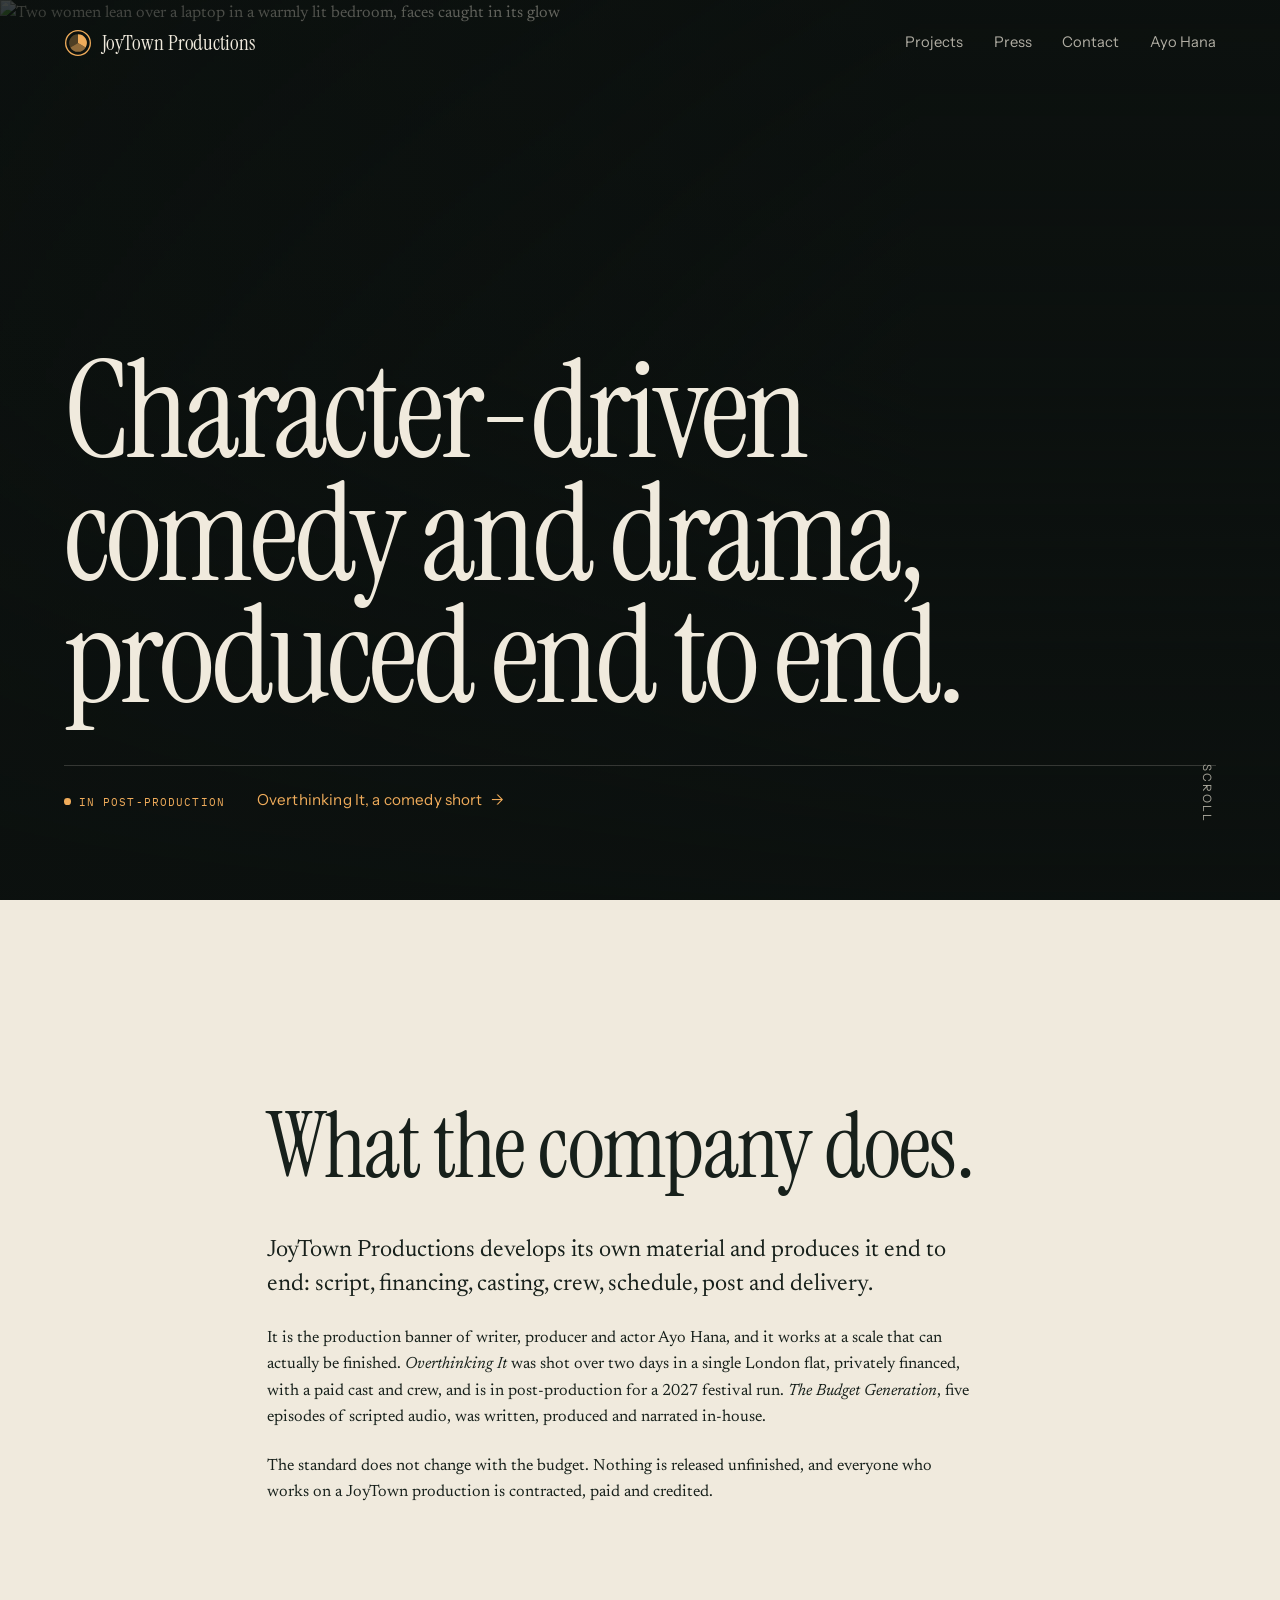
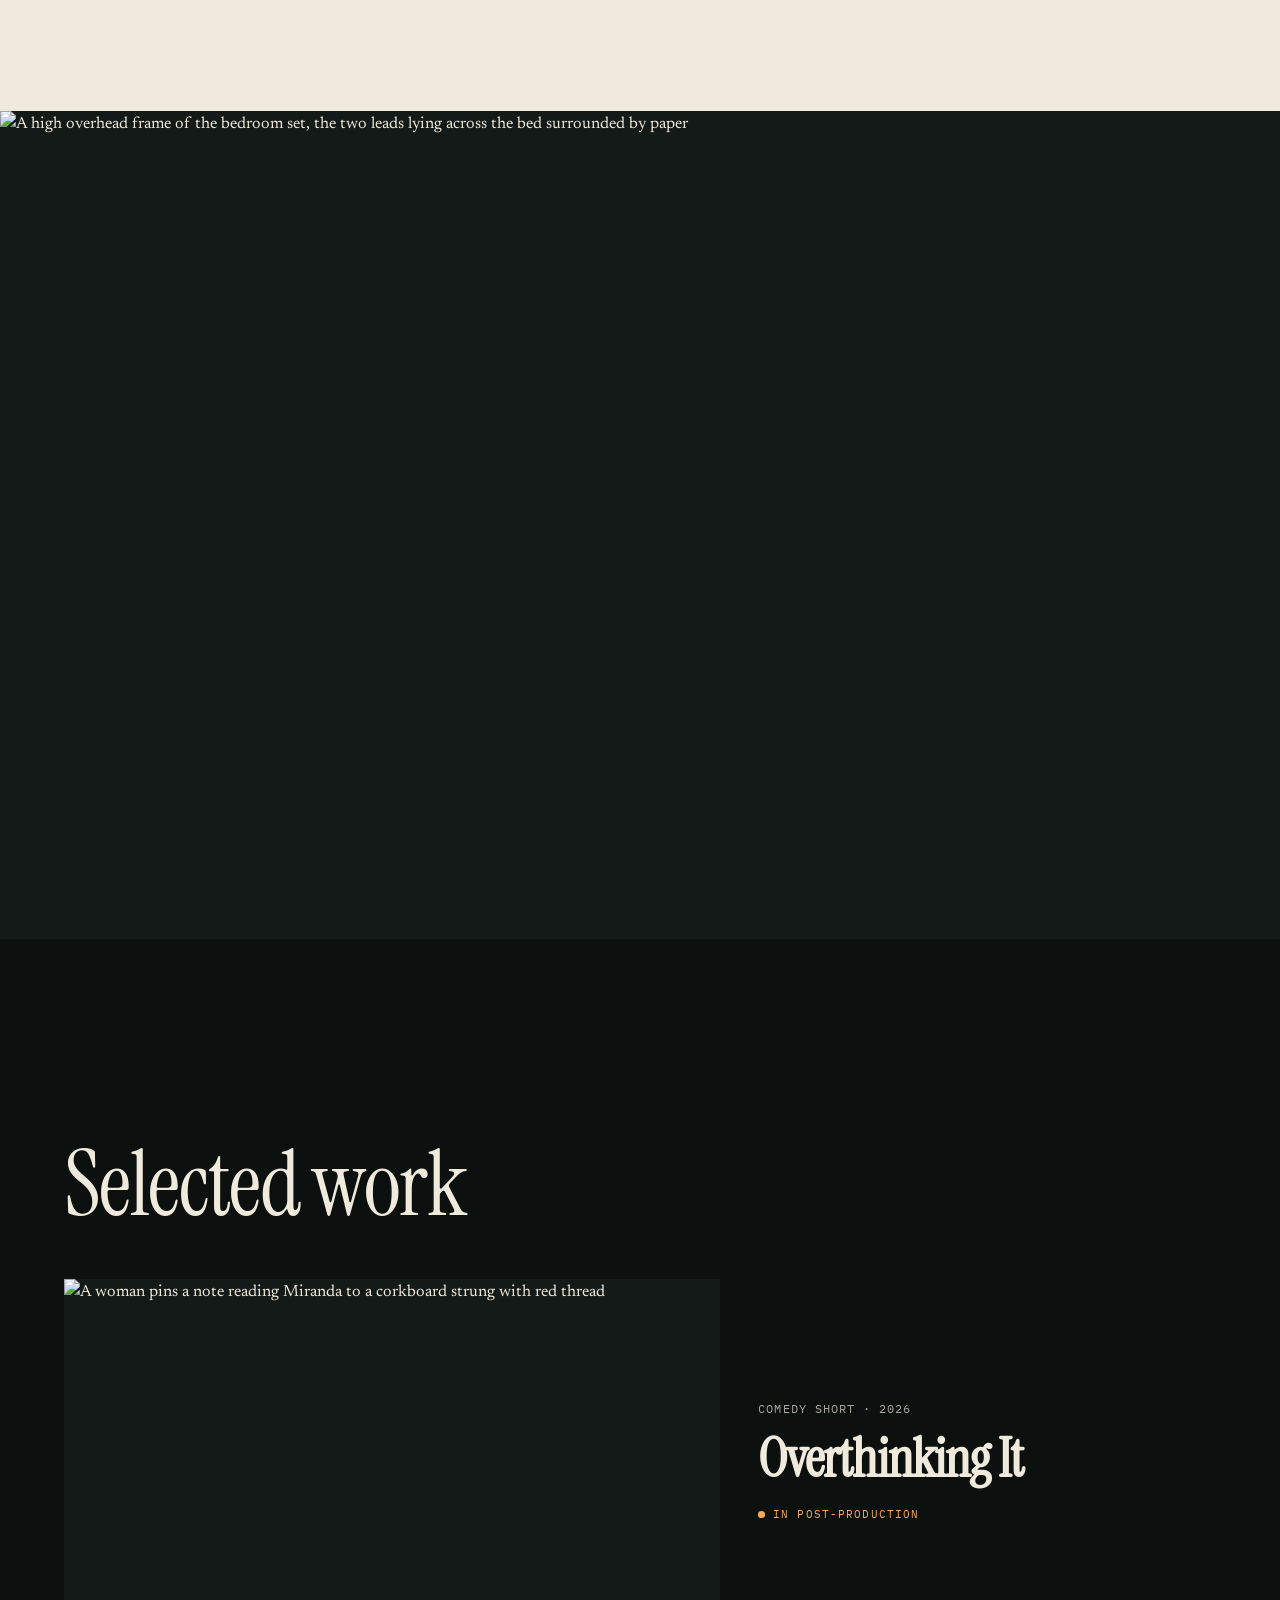
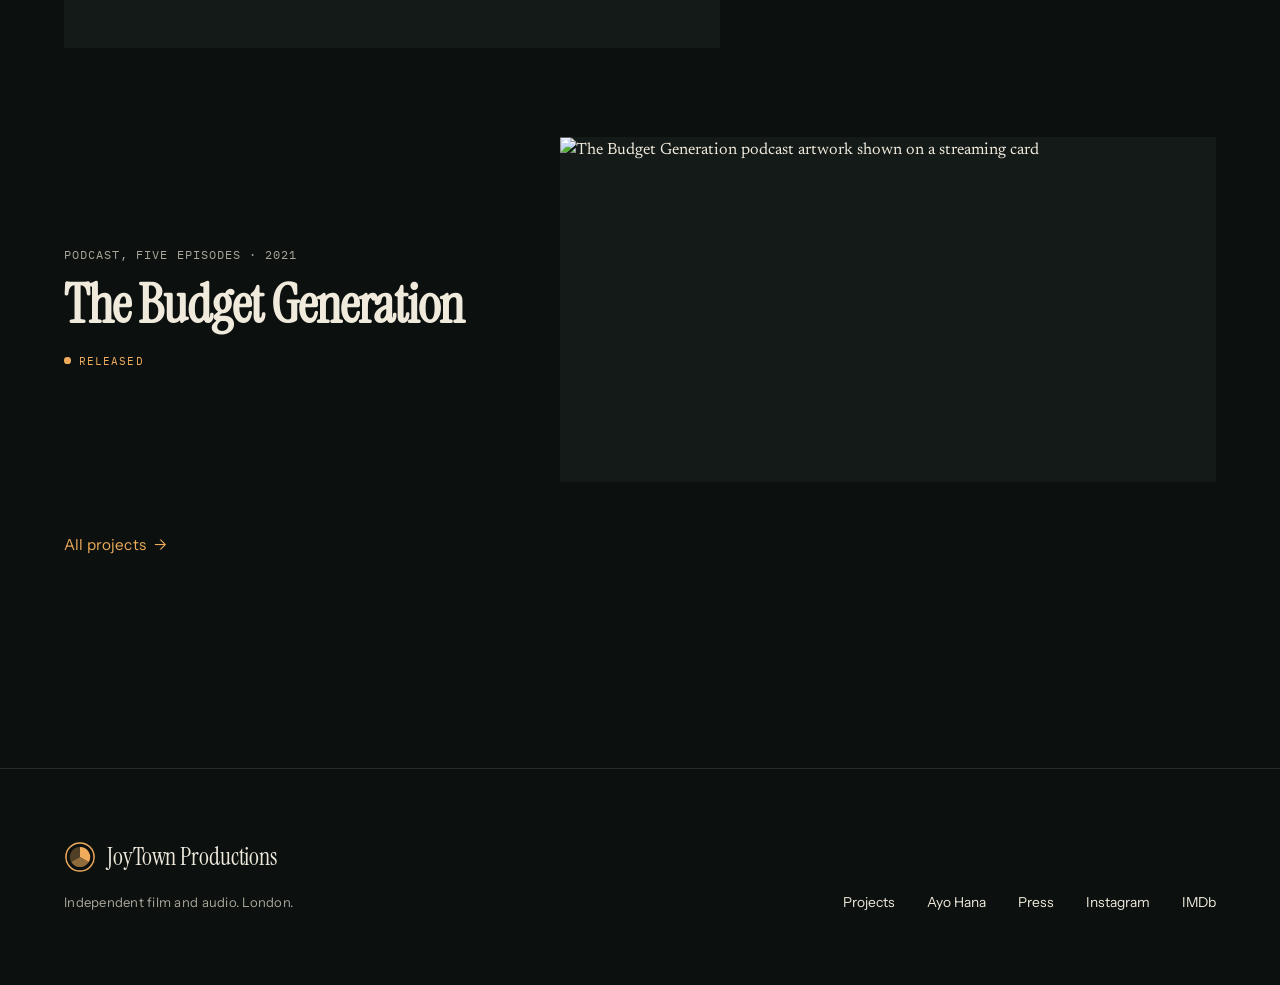
==== index.html @ 01e251cb "Add site pages and stylesheet" ====
<!doctype html>
<html lang="en-GB">
<head>
<meta charset="utf-8">
<meta name="viewport" content="width=device-width, initial-scale=1">
<title>JoyTown Productions</title>
<meta name="description" content="JoyTown Productions is the London production banner of writer, producer and actor Ayo Hana. In post-production on the comedy short Overthinking It.">
<meta name="theme-color" content="#0C110F">
<meta property="og:type" content="website">
<meta property="og:site_name" content="JoyTown Productions">
<meta property="og:title" content="JoyTown Productions">
<meta property="og:description" content="JoyTown Productions is the London production banner of writer, producer and actor Ayo Hana. In post-production on the comedy short Overthinking It.">
<!-- After deploying to a domain, make og:image and twitter:image absolute URLs,
     eg https://yourdomain.com/img/st-two.jpg , or link previews show no image. -->
<meta property="og:image" content="img/st-two.jpg">
<meta name="twitter:card" content="summary_large_image">
<meta name="twitter:title" content="JoyTown Productions">
<meta name="twitter:description" content="JoyTown Productions is the London production banner of writer, producer and actor Ayo Hana. In post-production on the comedy short Overthinking It.">
<meta name="twitter:image" content="img/st-two.jpg">
<link rel="preconnect" href="https://fonts.googleapis.com">
<link rel="preconnect" href="https://fonts.gstatic.com" crossorigin>
<link rel="stylesheet" href="https://fonts.googleapis.com/css2?family=IBM+Plex+Mono:wght@400;500&family=Instrument+Sans:wght@400;500&family=Instrument+Serif:ital@0;1&family=Newsreader:ital,opsz,wght@0,6..72,400;0,6..72,500;1,6..72,400&display=swap">
<link rel="stylesheet" href="styles.css">
</head>
<body>
<a class="skip" href="#main">Skip to content</a>
<nav class="nav" aria-label="Primary" data-overhero="1"><div class="wrap wrap--wide"><div class="nav__in">
<a class="mark" href="index.html"><svg class="mark__glyph" viewBox="0 0 32 32" width="28" height="28" aria-hidden="true" focusable="false"><circle cx="16" cy="16" r="14.1" fill="none" stroke="currentColor" stroke-width="1.5"/><path d="M16 5.9A10.1 10.1 0 0 1 24.75 21.05L16 16Z" fill="currentColor"/><path d="M24.75 21.05A10.1 10.1 0 0 1 7.25 21.05L16 16Z" fill="currentColor" opacity=".58"/><path d="M7.25 21.05A10.1 10.1 0 0 1 16 5.9L16 16Z" fill="currentColor" opacity=".3"/></svg>JoyTown Productions</a>
<ul class="nav__links"><li><a class="nav__link" href="projects.html">Projects</a></li><li><a class="nav__link" href="press.html">Press</a></li><li><a class="nav__link" href="contact.html">Contact</a></li><li><a class="nav__link" href="ayo-hana.html">Ayo Hana</a></li></ul>
<button class="burger" type="button" aria-expanded="false" aria-controls="menu">Menu<span class="burger__bars" aria-hidden="true"></span></button>
</div></div></nav>
<div class="menu" id="menu" hidden><div class="wrap"><ul><li><a href="index.html">JoyTown Productions</a></li><li><a href="projects.html">Projects</a></li><li><a href="press.html">Press</a></li><li><a href="contact.html">Contact</a></li><li><a href="ayo-hana.html">Ayo Hana</a></li></ul></div></div>
<main id="main">

<header class="hero" id="top">
  <div class="hero__media">
    <picture>
      <source media="(max-width:700px)" srcset="img/st-two-m.jpg" width="880" height="1100">
      <img src="img/st-two.jpg" alt="Two women lean over a laptop in a warmly lit bedroom, faces caught in its glow" width="1800" height="1012" fetchpriority="high" decoding="async" style="--pos:64% 38%">
    </picture>
  </div>
  <div class="wrap wrap--wide hero__in">
    <h1 class="display d1 hero__title">Character-driven comedy and drama, produced end to end.</h1>
    <div class="hero__foot">
      <p class="status">In post-production</p>
      <a class="arrow" href="overthinking-it.html">Overthinking It, a comedy short <span aria-hidden="true">&rarr;</span></a>
    </div>
  </div>
  <p class="scrollcue" aria-hidden="true">Scroll</p>
</header>

<section class="panel panel--tall paper" aria-labelledby="about">
  <div class="wrap wrap--wide statement statement--offset">
    <div class="statement__lead rv">
      <h2 class="display d2" id="about">What the company does.</h2>
      <div class="measure--wide" style="margin-top:clamp(1.8rem,3.5vw,2.8rem)">
        <p class="lede">JoyTown Productions develops its own material and produces it end to end: script, financing, casting, crew, schedule, post and delivery.</p>
        <p style="margin-top:1.4rem">It is the production banner of writer, producer and actor Ayo Hana, and it works at a scale that can actually be finished. <em class="italic">Overthinking It</em> was shot over two days in a single London flat, privately financed, with a paid cast and crew, and is in post-production for a 2027 festival run. <em class="italic">The Budget Generation</em>, five episodes of scripted audio, was written, produced and narrated in-house.</p>
        <p style="margin-top:1.4rem">The standard does not change with the budget. Nothing is released unfinished, and everyone who works on a JoyTown production is contracted, paid and credited.</p>
      </div>
    </div>
  </div>
</section>

<div class="band band--tall rv rv-img"><picture><source media="(max-width:700px)" srcset="img/st-wide-m.jpg" width="880" height="1100"><img src="img/st-wide.jpg" alt="A high overhead frame of the bedroom set, the two leads lying across the bed surrounded by paper" width="1800" height="1012" loading="lazy" decoding="async" style="--pos:50% 46%"></picture></div>

<section class="panel panel--tall" aria-labelledby="sel">
  <div class="wrap wrap--wide stack stack--l">
    <div class="rv"><h2 class="display d2" id="sel">Selected work</h2></div>
    <div class="projects">
      <a class="project rv rv-img" href="overthinking-it.html">
  <div class="project__media"><figure class="fig"><div class="fig__frame"><picture><source media="(max-width:700px)" srcset="img/st-board-m.jpg" width="820" height="1025"><img src="img/st-board.jpg" alt="A woman pins a note reading Miranda to a corkboard strung with red thread" width="1500" height="844" loading="lazy" decoding="async"></picture></div></figure></div>
  <div class="project__body">
    <p class="project__meta">Comedy short &middot; 2026</p>
    <h3 class="project__title">Overthinking It</h3>
    <p class="status">In post-production</p>
  </div>
</a>
      <a class="project rv rv-img" href="the-budget-generation.html">
  <div class="project__media"><figure class="fig"><div class="fig__frame"><img src="img/tbg-promo.jpg" alt="The Budget Generation podcast artwork shown on a streaming card" width="1100" height="578" loading="lazy" decoding="async"></div></figure></div>
  <div class="project__body">
    <p class="project__meta">Podcast, five episodes &middot; 2021</p>
    <h3 class="project__title">The Budget Generation</h3>
    <p class="status">Released</p>
  </div>
</a>
    </div>
    <p class="rv"><a class="arrow" href="projects.html">All projects <span aria-hidden="true">&rarr;</span></a></p>
  </div>
</section>

</main>
<footer class="foot"><div class="wrap wrap--wide"><div class="foot__in">
<div><p class="foot__mark"><span class="mark mark--foot"><svg class="mark__glyph" viewBox="0 0 32 32" width="28" height="28" aria-hidden="true" focusable="false"><circle cx="16" cy="16" r="14.1" fill="none" stroke="currentColor" stroke-width="1.5"/><path d="M16 5.9A10.1 10.1 0 0 1 24.75 21.05L16 16Z" fill="currentColor"/><path d="M24.75 21.05A10.1 10.1 0 0 1 7.25 21.05L16 16Z" fill="currentColor" opacity=".58"/><path d="M7.25 21.05A10.1 10.1 0 0 1 16 5.9L16 16Z" fill="currentColor" opacity=".3"/></svg>JoyTown Productions</span></p>
<p class="cap">Independent film and audio. London.</p></div>
<ul class="foot__links"><li><a class="link" href="projects.html">Projects</a></li><li><a class="link" href="ayo-hana.html">Ayo Hana</a></li><li><a class="link" href="press.html">Press</a></li><li><a class="link" href="https://www.instagram.com/overthinkingit.film" rel="noopener">Instagram</a></li><li><a class="link" href="https://www.imdb.com/title/tt33356446/" rel="noopener">IMDb</a></li></ul></div></div></footer>
<script>
(function(){
  var reduce = window.matchMedia && window.matchMedia('(prefers-reduced-motion: reduce)').matches;

  /* nav: recedes over a hero, condenses once the work starts scrolling past */
  var nav = document.querySelector('.nav');
  if (nav){
    var overHero = nav.getAttribute('data-overhero') === '1';
    var onScroll = function(){
      if (!overHero) return;
      if (window.scrollY > 40) nav.classList.add('is-stuck');
      else nav.classList.remove('is-stuck');
    };
    onScroll();
    window.addEventListener('scroll', onScroll, {passive:true});
  }

  /* mobile menu */
  var burger = document.querySelector('.burger'), menu = document.getElementById('menu');
  if (burger && menu){
    menu.hidden = false;
    var setOpen = function(open){
      menu.classList.toggle('is-open', open);
      burger.setAttribute('aria-expanded', open ? 'true' : 'false');
      document.documentElement.style.overflow = open ? 'hidden' : '';
      if (open){ var f = menu.querySelector('a'); if (f) f.focus(); }
    };
    burger.addEventListener('click', function(){
      setOpen(!menu.classList.contains('is-open'));
    });
    document.addEventListener('keydown', function(e){
      if (e.key === 'Escape' && menu.classList.contains('is-open')){ setOpen(false); burger.focus(); }
    });
  }

  /* reveals */
  var items = document.querySelectorAll('.rv');
  if (reduce || !('IntersectionObserver' in window)){
    for (var i=0;i<items.length;i++) items[i].classList.add('is-in');
  } else {
    var io = new IntersectionObserver(function(entries){
      entries.forEach(function(e){
        if (e.isIntersecting){
          var el = e.target, d = parseInt(el.getAttribute('data-d')||0,10);
          setTimeout(function(){ el.classList.add('is-in'); }, d*110);
          io.unobserve(el);
        }
      });
    }, {rootMargin:'0px 0px -6% 0px', threshold:0.05});
    for (var j=0;j<items.length;j++) io.observe(items[j]);
  }

  /* copy-to-clipboard for the press kit */
  document.addEventListener('click', function(ev){
    var btn = ev.target.closest ? ev.target.closest('.copy') : null;
    if (!btn) return;
    var src = document.getElementById(btn.getAttribute('data-copy'));
    if (!src) return;
    var text = src.innerText.trim();
    var done = function(){
      var old = btn.getAttribute('data-label') || btn.textContent;
      btn.setAttribute('data-label', old);
      btn.textContent = 'Copied';
      btn.classList.add('is-done');
      setTimeout(function(){ btn.textContent = old; btn.classList.remove('is-done'); }, 1800);
    };
    if (navigator.clipboard && navigator.clipboard.writeText){
      navigator.clipboard.writeText(text).then(done, function(){});
    } else {
      var ta = document.createElement('textarea');
      ta.value = text; document.body.appendChild(ta); ta.select();
      try { document.execCommand('copy'); done(); } catch(e){}
      document.body.removeChild(ta);
    }
  });
})();

(function(){
  if (window.matchMedia && window.matchMedia('(prefers-reduced-motion: reduce)').matches) return;
  var pages = ["index.html", "projects.html", "overthinking-it.html", "the-budget-generation.html", "press.html", "contact.html", "ayo-hana.html"];
  document.addEventListener('click', function(e){
    var a = e.target.closest ? e.target.closest('a') : null;
    if (!a || e.metaKey || e.ctrlKey || e.shiftKey || a.target) return;
    var href = a.getAttribute('href') || '';
    if (pages.indexOf(href) === -1) return;
    e.preventDefault();
    document.body.classList.add('is-leaving');
    setTimeout(function(){ window.location.href = href; }, 170);
  });
})();
</script>
</body>
</html>
---- styles.css ----
/* ==========================================================================
   JoyTown Productions
   Palette and materials taken from the Overthinking It set: sage panelling,
   tungsten practicals, script paper, and the red thread on the evidence board.
   ========================================================================== */

:root{
  --ink:#0C110F;            /* green-biased near black */
  --ink-2:#131A17;
  --ink-3:#1B231F;
  --sage:#4E5F53;
  --sage-dim:#8FA093;
  --bone:#F0EADD;           /* script paper */
  --bone-2:#E4DCCB;
  --bone-dim:#B6AF9F;
  --on-ink:#F0EADD;
  --on-ink-dim:#A9A79C;
  --on-bone:#17201B;
  --on-bone-dim:#5A6259;
  --bulb:#F0AC5B;           /* tungsten practical */
  --bulb-deep:#8A5312;
  --thread:#E4644A;         /* pinboard string */
  --thread-deep:#A63525;

  --serif:'Instrument Serif',Georgia,'Times New Roman',serif;
  --read:'Newsreader',Georgia,'Times New Roman',serif;
  --sans:'Instrument Sans',-apple-system,BlinkMacSystemFont,'Segoe UI',Helvetica,Arial,sans-serif;
  --mono:'IBM Plex Mono',ui-monospace,SFMono-Regular,Menlo,monospace;

  --d1:clamp(3.1rem,10.6vw,11rem);
  --d2:clamp(2.5rem,7vw,6.6rem);
  --d3:clamp(1.9rem,4.2vw,3.5rem);
  --d4:clamp(1.5rem,2.6vw,2.3rem);
  --lede:clamp(1.16rem,1.85vw,1.62rem);
  --body:clamp(1.02rem,1.05vw,1.14rem);

  --gut:clamp(1.25rem,5vw,4.5rem);
  --max:80rem;
  --ease:cubic-bezier(.19,1,.22,1);
  --nav-h:5.4rem;
}

*,*::before,*::after{box-sizing:border-box}
html{-webkit-text-size-adjust:100%;scroll-behavior:smooth}
@media (prefers-reduced-motion:reduce){html{scroll-behavior:auto}}
body{
  margin:0;background:var(--ink);color:var(--on-ink);
  font-family:var(--read);font-size:var(--body);line-height:1.62;
  font-optical-sizing:auto;
  -webkit-font-smoothing:antialiased;overflow-x:hidden;
  animation:pagein .5s var(--ease) both;
}
@keyframes pagein{from{opacity:0}to{opacity:1}}
body.is-leaving{opacity:0;transition:opacity .18s ease}
img{display:block;max-width:100%;height:auto}
a{color:inherit}

.skip{position:absolute;left:-9999px;top:0;z-index:200;background:var(--bone);color:var(--on-bone);
  padding:.8rem 1.2rem;font-family:var(--sans);font-size:.9rem}
.skip:focus{left:.6rem;top:.6rem}
:focus-visible{outline:2px solid var(--bulb);outline-offset:3px}

/* ---------- structure ---------- */
.wrap{max-width:var(--max);margin:0 auto;padding-inline:var(--gut)}
.wrap--wide{max-width:104rem}
.panel{padding-block:clamp(4.5rem,11vw,10rem)}
.panel--tight{padding-block:clamp(3rem,7vw,6rem)}
.panel--tall{padding-block:clamp(6.5rem,16vw,15rem)}
.paper{background:var(--bone);color:var(--on-bone)}
.paper .dim{color:var(--on-bone-dim)}
.dim{color:var(--on-ink-dim)}
.sage{background:var(--sage);color:var(--bone)}

/* ---------- type ---------- */
.display{font-family:var(--serif);font-weight:400;line-height:.94;letter-spacing:-.018em;margin:0;
  text-wrap:balance}
.d1{font-size:var(--d1);line-height:.9;letter-spacing:-.028em}
.d2{font-size:var(--d2)}
.d3{font-size:var(--d3);line-height:1.02}
.d4{font-size:var(--d4);line-height:1.12}
.italic{font-style:italic}
.lede{font-size:var(--lede);line-height:1.45;margin:0;font-weight:400}
p{margin:0 0 1.1em}
p:last-child{margin-bottom:0}
.measure{max-width:34rem}
.measure--wide{max-width:44rem}

/* small caption / interface type — sans, not mono. Mono is reserved for
   genuine production metadata so that it keeps its meaning. */
.cap{font-family:var(--sans);font-size:.82rem;letter-spacing:.02em;line-height:1.5;margin:0;
  color:var(--on-ink-dim)}
.paper .cap{color:var(--on-bone-dim)}
.eyebrow{font-family:var(--sans);font-size:.8rem;letter-spacing:.14em;text-transform:uppercase;
  margin:0 0 1.5rem;color:var(--sage-dim)}
.paper .eyebrow{color:var(--on-bone-dim)}
.eyebrow--bulb{color:var(--bulb)}
.paper .eyebrow--bulb{color:var(--bulb-deep)}

/* mono, used sparingly: slate strips, credits, fact sheets */
.mono{font-family:var(--mono);font-size:.78rem;letter-spacing:.04em}

/* ---------- links ---------- */
.link{text-decoration:none;background-image:linear-gradient(currentColor,currentColor);
  background-size:0 1px;background-repeat:no-repeat;background-position:0 100%;
  transition:background-size .42s var(--ease)}
.link:hover,.link:focus-visible{background-size:100% 1px}
.arrow{display:inline-flex;align-items:baseline;gap:.55em;text-decoration:none;
  font-family:var(--sans);font-size:.95rem;letter-spacing:.01em;color:var(--bulb)}
.paper .arrow{color:var(--bulb-deep)}
.arrow span{transition:transform .45s var(--ease);display:inline-block}
.arrow:hover span,.arrow:focus-visible span{transform:translateX(.4em)}
.arrow::before{content:"";position:absolute}
.arrow{position:relative;padding-bottom:.35rem}
.arrow::after{content:"";position:absolute;left:0;bottom:0;height:1px;width:100%;
  background:currentColor;transform:scaleX(0);transform-origin:0 50%;
  transition:transform .5s var(--ease)}
.arrow:hover::after,.arrow:focus-visible::after{transform:scaleX(1)}

/* ---------- navigation ---------- */
.nav{position:fixed;inset:0 0 auto;z-index:100;
  transition:background-color .45s var(--ease),backdrop-filter .45s var(--ease),
             border-color .45s var(--ease);
  border-bottom:1px solid transparent}
.nav__in{display:flex;align-items:center;justify-content:space-between;gap:1.5rem;
  height:var(--nav-h);transition:height .45s var(--ease)}
.nav.is-stuck{background:rgba(12,17,15,.82);backdrop-filter:blur(16px) saturate(1.2);
  -webkit-backdrop-filter:blur(16px) saturate(1.2);border-bottom-color:rgba(240,234,221,.11)}
.nav.is-stuck .nav__in{height:4.1rem}
.mark em{font-style:italic}
.nav__links{display:flex;gap:clamp(1.1rem,2.4vw,2.4rem);list-style:none;margin:0;padding:0;
  align-items:center}
.nav__link{font-family:var(--sans);font-size:.92rem;text-decoration:none;color:var(--on-ink);
  opacity:.72;transition:opacity .35s var(--ease);position:relative;padding-block:.35rem}
.nav__link:hover,.nav__link:focus-visible{opacity:1}
.nav__link::after{content:"";position:absolute;left:0;right:0;bottom:0;height:1px;
  background:var(--bulb);transform:scaleX(0);transform-origin:0 50%;
  transition:transform .45s var(--ease)}
.nav__link:hover::after,.nav__link:focus-visible::after{transform:scaleX(1)}
.nav__link[aria-current="page"]{opacity:1}
.nav__link[aria-current="page"]::after{transform:scaleX(1);background:var(--on-ink);opacity:.35}
.burger{display:none;background:none;border:0;color:var(--on-ink);font-family:var(--sans);
  font-size:.92rem;cursor:pointer;padding:.6rem 0;align-items:center;gap:.55rem}
.burger__bars{display:inline-block;width:1.15rem;height:.5rem;position:relative}
.burger__bars::before,.burger__bars::after{content:"";position:absolute;left:0;right:0;height:1px;
  background:currentColor;transition:transform .4s var(--ease)}
.burger__bars::before{top:0}.burger__bars::after{bottom:0}
.menu{position:fixed;inset:0;z-index:99;background:var(--ink);
  display:flex;flex-direction:column;justify-content:center;padding:var(--gut);
  opacity:0;visibility:hidden;transition:opacity .4s var(--ease),visibility .4s}
.menu.is-open{opacity:1;visibility:visible}
.menu ul{list-style:none;margin:0;padding:0;display:grid;gap:.4rem}
.menu a{font-family:var(--serif);font-size:clamp(2.1rem,9vw,3.4rem);text-decoration:none;
  line-height:1.18;display:block}
.menu .cap{margin-top:2.5rem}

/* ---------- full-height hero ---------- */
.hero{position:relative;min-height:100svh;display:flex;flex-direction:column;
  justify-content:flex-end;overflow:hidden;isolation:isolate}
.hero__media{position:absolute;inset:0;z-index:-2}
.hero__media img{width:100%;height:100%;object-fit:cover;object-position:var(--pos,50% 45%);
  animation:heroin 1.8s var(--ease) both}
@keyframes heroin{from{transform:scale(1.06)}to{transform:scale(1)}}
.hero::after{content:"";position:absolute;inset:0;z-index:-1;pointer-events:none;
  background:
    linear-gradient(to top,rgba(12,17,15,.93) 0%,rgba(12,17,15,.6) 28%,rgba(12,17,15,.1) 58%,rgba(12,17,15,.44) 100%),
    linear-gradient(to right,rgba(12,17,15,.66) 0%,rgba(12,17,15,.3) 44%,rgba(12,17,15,0) 72%)}
@media (max-width:760px){
  .hero::after{background:linear-gradient(to top,rgba(12,17,15,.94) 0%,rgba(12,17,15,.6) 34%,rgba(12,17,15,.16) 66%,rgba(12,17,15,.44) 100%)}
}
.hero__in{position:relative;padding-bottom:clamp(2.6rem,6vw,5rem);padding-top:calc(var(--nav-h) + 2rem);
  width:100%}
.hero__title{max-width:16ch}
.hero__foot{display:flex;flex-wrap:wrap;align-items:baseline;gap:.85rem 2rem;
  margin-top:clamp(1.8rem,4vw,3rem);padding-top:1.4rem;
  border-top:1px solid rgba(240,234,221,.18)}
.hero--mid{min-height:78svh}
.scrollcue{position:absolute;right:var(--gut);bottom:clamp(2.6rem,6vw,5rem);
  writing-mode:vertical-rl;font-family:var(--sans);font-size:.72rem;letter-spacing:.18em;
  text-transform:uppercase;color:var(--on-ink-dim)}
@media (max-width:760px){.scrollcue{display:none}}

/* ---------- full-bleed image bands ---------- */
.band{position:relative;overflow:hidden;background:var(--ink-2)}
.band img{width:100%;height:100%;object-fit:cover;object-position:var(--pos,50% 50%)}
.band--tall{height:min(92svh,60rem)}
.band--mid{height:min(72svh,46rem)}
.band--strip{height:min(38svh,24rem)}
.band__cap{position:absolute;left:var(--gut);bottom:1.4rem;right:var(--gut);
  color:var(--on-ink);text-shadow:0 1px 14px rgba(0,0,0,.65)}

/* ---------- editorial compositions ---------- */
.statement{display:grid;gap:clamp(2rem,5vw,4.5rem)}
.statement__lead{grid-column:1/-1}
@media (min-width:900px){
  .statement{grid-template-columns:repeat(12,1fr);align-items:start}
  .statement__lead{grid-column:1/9}
  .statement__aside{grid-column:9/13;padding-top:.9rem}
  .statement--offset .statement__lead{grid-column:3/11}
}
.split{display:grid;gap:clamp(2rem,5vw,4.5rem)}
@media (min-width:860px){
  .split{grid-template-columns:repeat(12,1fr);align-items:center}
  .split__a{grid-column:1/7}
  .split__b{grid-column:8/13}
  .split--flip .split__a{grid-column:7/13;order:2}
  .split--flip .split__b{grid-column:1/6;order:1}
  .split--lead .split__a{grid-column:1/8}
  .split--lead .split__b{grid-column:9/13}
  .split--top{align-items:start}
}
/* two images at deliberately different scales */
.duo{display:grid;gap:clamp(1.4rem,3.5vw,3rem)}
@media (min-width:860px){
  .duo{grid-template-columns:repeat(12,1fr);align-items:end}
  .duo__big{grid-column:1/8}
  .duo__small{grid-column:9/12;padding-bottom:clamp(2rem,6vw,6rem)}
  .duo--flip .duo__big{grid-column:6/13}
  .duo--flip .duo__small{grid-column:2/5}
}
.stack{display:grid;gap:clamp(1.1rem,2vw,1.7rem);align-content:start}
.stack--s{gap:.7rem}
.stack--l{gap:clamp(2rem,4vw,3.4rem)}

/* offset portrait that bleeds off the edge */
.bleed-left{margin-left:calc(var(--gut) * -1)}
.bleed-right{margin-right:calc(var(--gut) * -1)}
@media (min-width:860px){
  .bleed-left{margin-left:calc(50% - 50vw)}
  .bleed-right{margin-right:calc(50% - 50vw)}
}

/* ---------- figures ---------- */
figure{margin:0}
.fig__frame{overflow:hidden;background:var(--ink-2)}
.fig__frame img{width:100%;transition:transform .8s var(--ease)}
a:hover .fig__frame img,.fig:hover .fig__frame img{transform:scale(1.028)}
figcaption{margin-top:.85rem;font-family:var(--sans);font-size:.8rem;line-height:1.5;
  color:var(--on-ink-dim);max-width:32rem}
.paper figcaption{color:var(--on-bone-dim)}

/* ---------- production metadata ---------- */
.slatebar{display:flex;flex-wrap:wrap;gap:.5rem clamp(1rem,3vw,2.4rem);
  font-family:var(--mono);font-size:.74rem;letter-spacing:.08em;text-transform:uppercase;
  color:var(--on-ink-dim);border-top:1px solid rgba(240,234,221,.16);padding-top:.9rem}
.paper .slatebar{color:var(--on-bone-dim);border-top-color:rgba(23,32,27,.18)}
.slatebar b{font-weight:500;color:var(--bulb)}
.paper .slatebar b{color:var(--bulb-deep)}

.specs{margin:0;font-family:var(--mono);font-size:.82rem;line-height:1.6}
.specs__row{display:grid;grid-template-columns:1fr;gap:.15rem;padding:.85rem 0;
  border-top:1px solid rgba(240,234,221,.14)}
.paper .specs__row{border-top-color:rgba(23,32,27,.16)}
.specs__row:last-child{border-bottom:1px solid rgba(240,234,221,.14)}
.paper .specs__row:last-child{border-bottom-color:rgba(23,32,27,.16)}
.specs dt{color:var(--on-ink-dim);letter-spacing:.09em;text-transform:uppercase;font-size:.7rem}
.paper .specs dt{color:var(--on-bone-dim)}
.specs dd{margin:0}
@media (min-width:620px){
  .specs__row{grid-template-columns:11rem 1fr;gap:1.5rem;align-items:baseline}
}

/* ---------- press kit ---------- */
.kit{border-top:1px solid rgba(23,32,27,.16);padding-top:1.5rem;margin-top:2.5rem}
.kit:first-of-type{margin-top:0}
.kit__head{display:flex;align-items:center;justify-content:space-between;gap:1.5rem}
.copy{font-family:var(--sans);font-size:.8rem;letter-spacing:.02em;background:none;cursor:pointer;
  border:1px solid rgba(23,32,27,.3);color:inherit;padding:.42rem .95rem;border-radius:0;
  transition:background-color .35s var(--ease),color .35s var(--ease),border-color .35s var(--ease)}
.copy:hover{background:var(--on-bone);color:var(--bone);border-color:var(--on-bone)}
.copy.is-done{background:var(--bulb-deep);border-color:var(--bulb-deep);color:var(--bone)}

/* ---------- contact routes ---------- */
.routes{display:grid;gap:clamp(2rem,4vw,3rem)}
@media (min-width:820px){.routes{grid-template-columns:repeat(3,1fr)}}
.route{border-top:1px solid rgba(23,32,27,.2);padding-top:1.4rem}
.route__val{font-family:var(--serif);font-size:clamp(1.5rem,2.5vw,2.1rem);line-height:1.14;
  margin:.5rem 0 .8rem}

/* ---------- footer ---------- */
.foot{background:var(--ink);border-top:1px solid rgba(240,234,221,.12);
  padding-block:clamp(3rem,6vw,4.5rem)}
.foot__in{display:grid;gap:2rem}
@media (min-width:760px){.foot__in{grid-template-columns:1fr auto;align-items:end}}
.foot__links{list-style:none;margin:0;padding:0;display:flex;flex-wrap:wrap;
  gap:.7rem clamp(1.1rem,2.5vw,2rem);font-family:var(--sans);font-size:.86rem}
.foot__mark{font-family:var(--serif);font-size:1.5rem;margin:0 0 .5rem}

/* ---------- reveals ---------- */
.rv{opacity:0;transform:translateY(20px);
  transition:opacity .85s var(--ease),transform .85s var(--ease)}
.rv.is-in{opacity:1;transform:none}
.rv-img .fig__frame img,.rv-img.band img{clip-path:inset(0 0 14% 0);transform:scale(1.05);
  transition:clip-path 1s var(--ease),transform 1.2s var(--ease)}
.rv-img.is-in .fig__frame img,.rv-img.is-in.band img{clip-path:inset(0 0 0 0);transform:none}

@media (prefers-reduced-motion:reduce){
  *,*::before,*::after{animation-duration:.001ms!important;animation-iteration-count:1!important;
    transition-duration:.001ms!important}
  .rv{opacity:1;transform:none}
  .rv-img .fig__frame img,.rv-img.band img{clip-path:none;transform:none}
  .hero__media img{animation:none}
  body{animation:none}
}



/* ---------- logo lockup ---------- */
.mark{display:inline-flex;align-items:center;gap:.6rem;text-decoration:none;color:var(--on-ink);
  font-family:var(--serif);font-size:1.3rem;letter-spacing:-.005em;white-space:nowrap;line-height:1}
.mark__glyph{flex:0 0 auto;color:var(--bulb);transition:transform .7s var(--ease),color .4s var(--ease)}
.mark:hover .mark__glyph{transform:rotate(120deg)}
body.talent .mark__glyph{color:var(--bulb-deep)}
.mark--foot{font-size:1.5rem;gap:.7rem}
.mark--foot .mark__glyph{width:32px;height:32px}

/* ---------- project index cards ---------- */
.projects{display:grid;gap:clamp(3rem,7vw,6rem)}
.project{display:grid;gap:clamp(1.2rem,3vw,2.4rem);text-decoration:none;color:inherit}
@media (min-width:860px){
  .project{grid-template-columns:repeat(12,1fr);align-items:center}
  .project__media{grid-column:1/8}
  .project__body{grid-column:8/13}
  .project:nth-child(even) .project__media{grid-column:6/13;order:2}
  .project:nth-child(even) .project__body{grid-column:1/6;order:1}
}
.project__title{font-family:var(--serif);font-size:clamp(2rem,4.4vw,3.4rem);line-height:1.02;
  margin:.5rem 0 .9rem;letter-spacing:-.018em}
.project__meta{font-family:var(--mono);font-size:.72rem;letter-spacing:.09em;text-transform:uppercase;
  color:var(--on-ink-dim)}
.paper .project__meta{color:var(--on-bone-dim)}
.project .fig__frame{background:var(--ink-2)}
.project:hover .fig__frame img{transform:scale(1.028)}

/* ---------- status pill: the one place semantic colour is used ---------- */
.status{display:inline-flex;align-items:center;gap:.5rem;font-family:var(--mono);font-size:.7rem;
  letter-spacing:.1em;text-transform:uppercase;color:var(--bulb)}
.paper .status,body.talent .status{color:var(--bulb-deep)}
.status::before{content:"";width:.42rem;height:.42rem;border-radius:50%;background:currentColor}

/* ---------- talent page: a separate entity, on paper rather than film black ---
   Every panel on that page carries .paper, so the existing on-bone rules do the
   work. Only the body, nav and footer need their own light treatment. -------- */
body.talent{background:var(--bone);color:var(--on-bone)}
body.talent .nav.is-stuck{background:rgba(240,234,221,.86);
  border-bottom-color:rgba(23,32,27,.14)}
body.talent .mark,body.talent .nav__link{color:var(--on-bone)}
body.talent .nav__link::after{background:var(--bulb-deep)}
body.talent .nav__link[aria-current="page"]::after{background:var(--on-bone)}
body.talent .burger{color:var(--on-bone)}
body.talent .menu{background:var(--bone);color:var(--on-bone)}
body.talent .foot{background:var(--bone);color:var(--on-bone);
  border-top-color:rgba(23,32,27,.18)}
body.talent .foot .cap{color:var(--on-bone-dim)}
body.talent .skip{background:var(--on-bone);color:var(--bone)}
body.talent :focus-visible{outline-color:var(--bulb-deep)}
.nav__out{font-size:.78em;vertical-align:.15em;margin-left:.28em;opacity:.75}

/* ---------- responsive nav ---------- */
@media (max-width:820px){
  :root{--nav-h:4.4rem}
  .nav__links{display:none}
  .burger{display:inline-flex}
  .mark{font-size:1.16rem}
}
@media (max-width:520px){
  .mark{font-size:1.04rem}
  .hero__title{max-width:11ch}
}
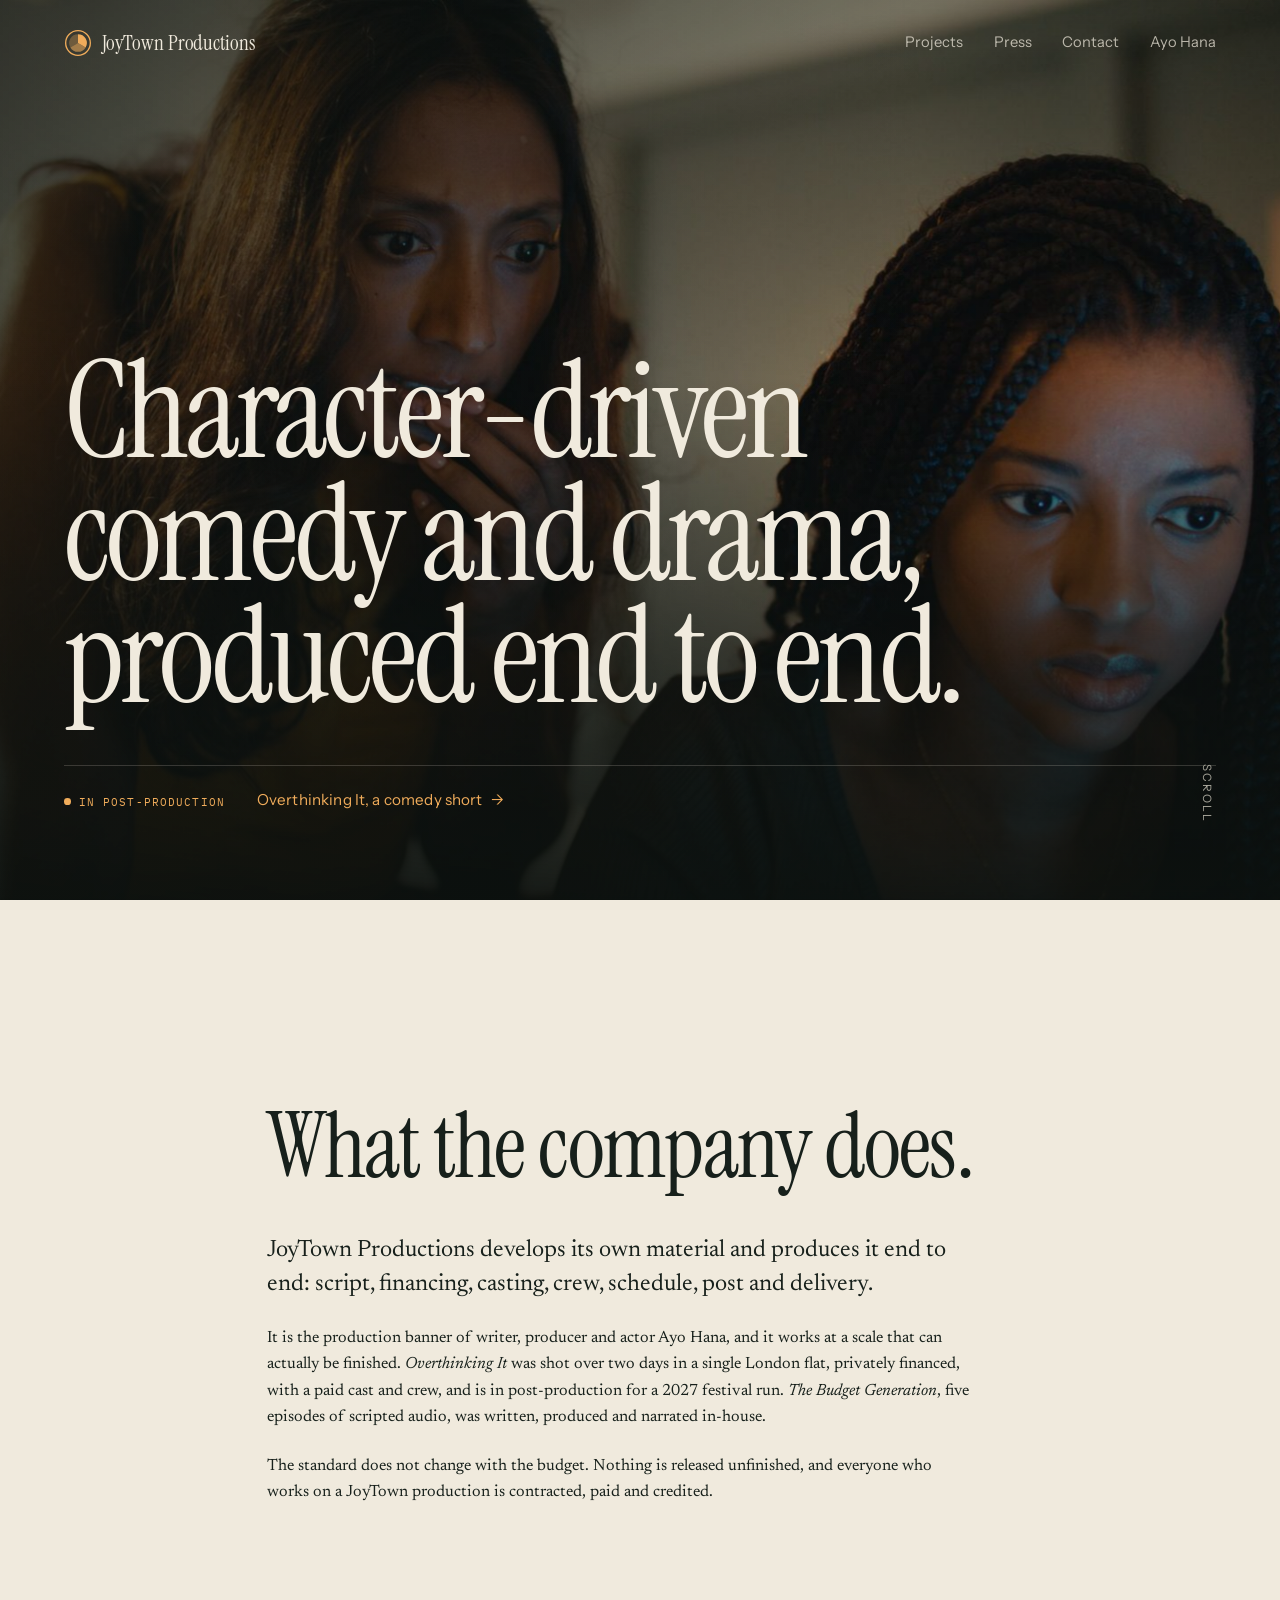
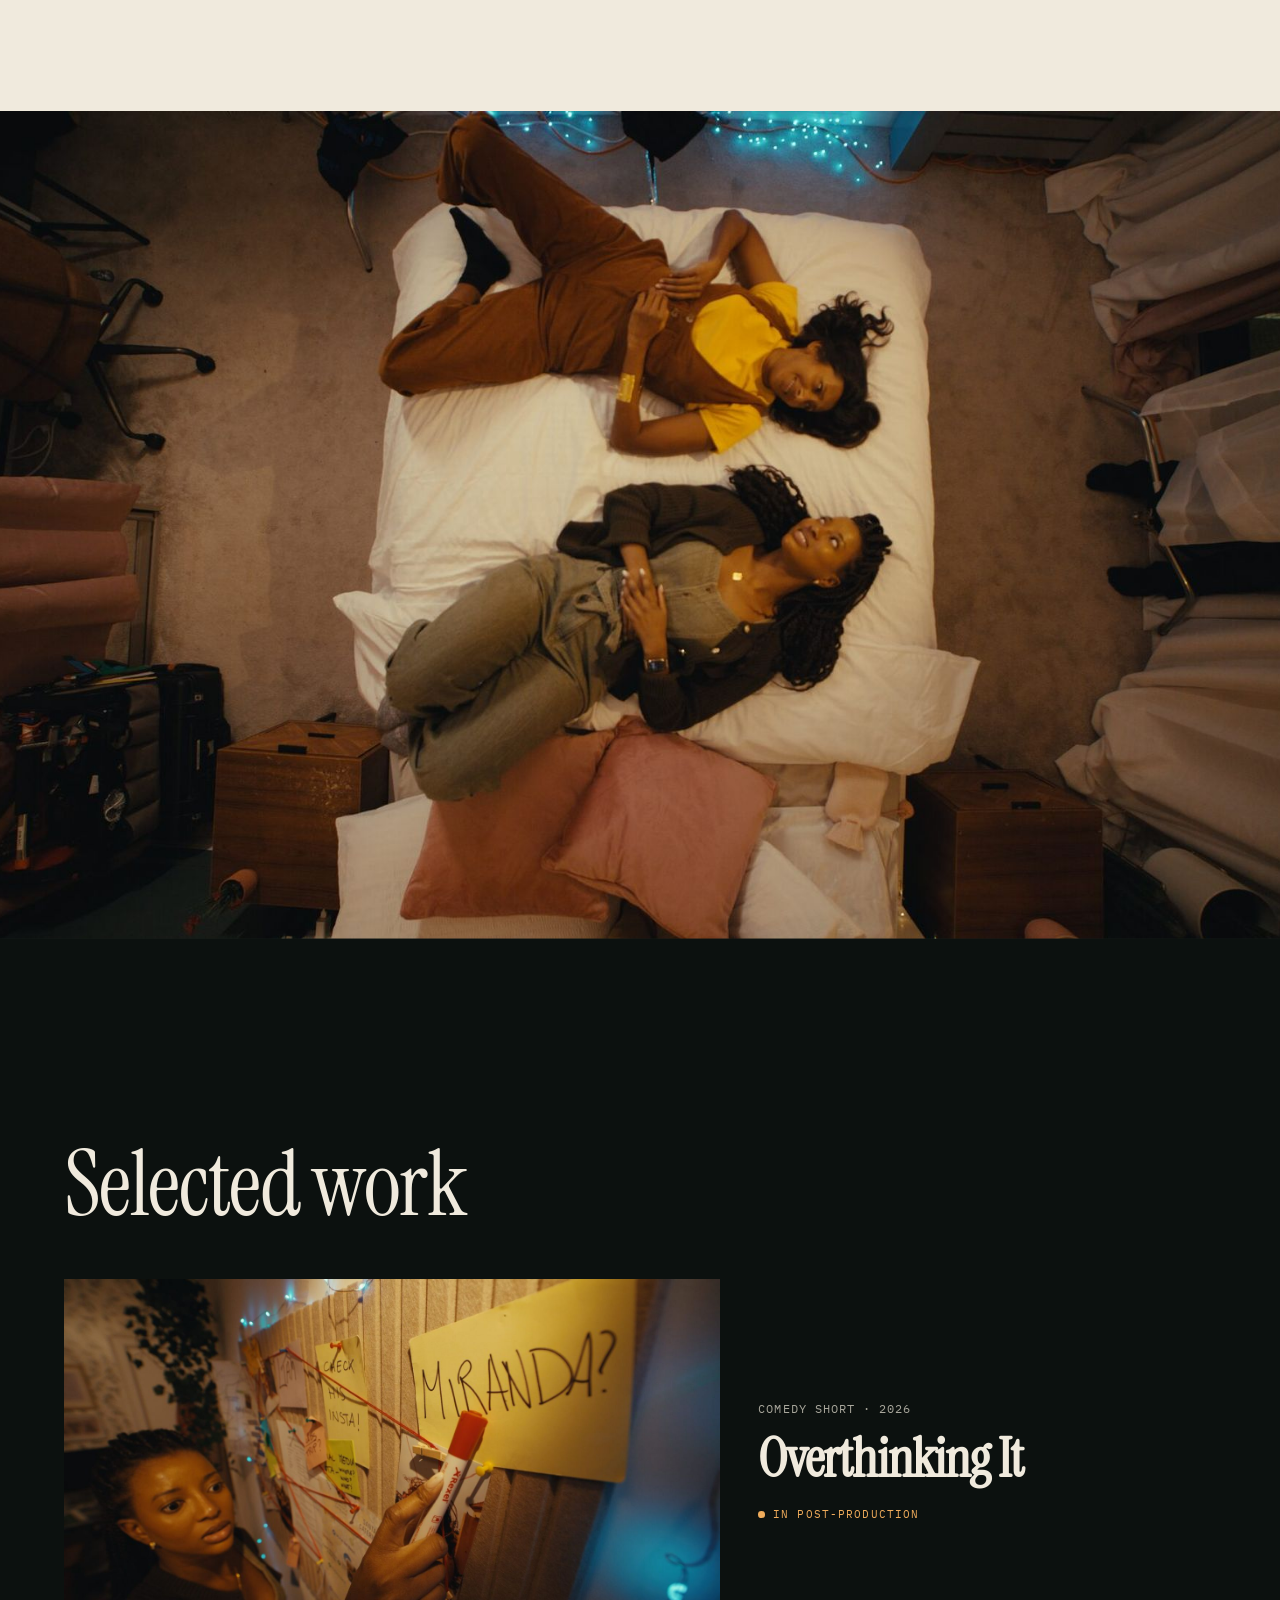
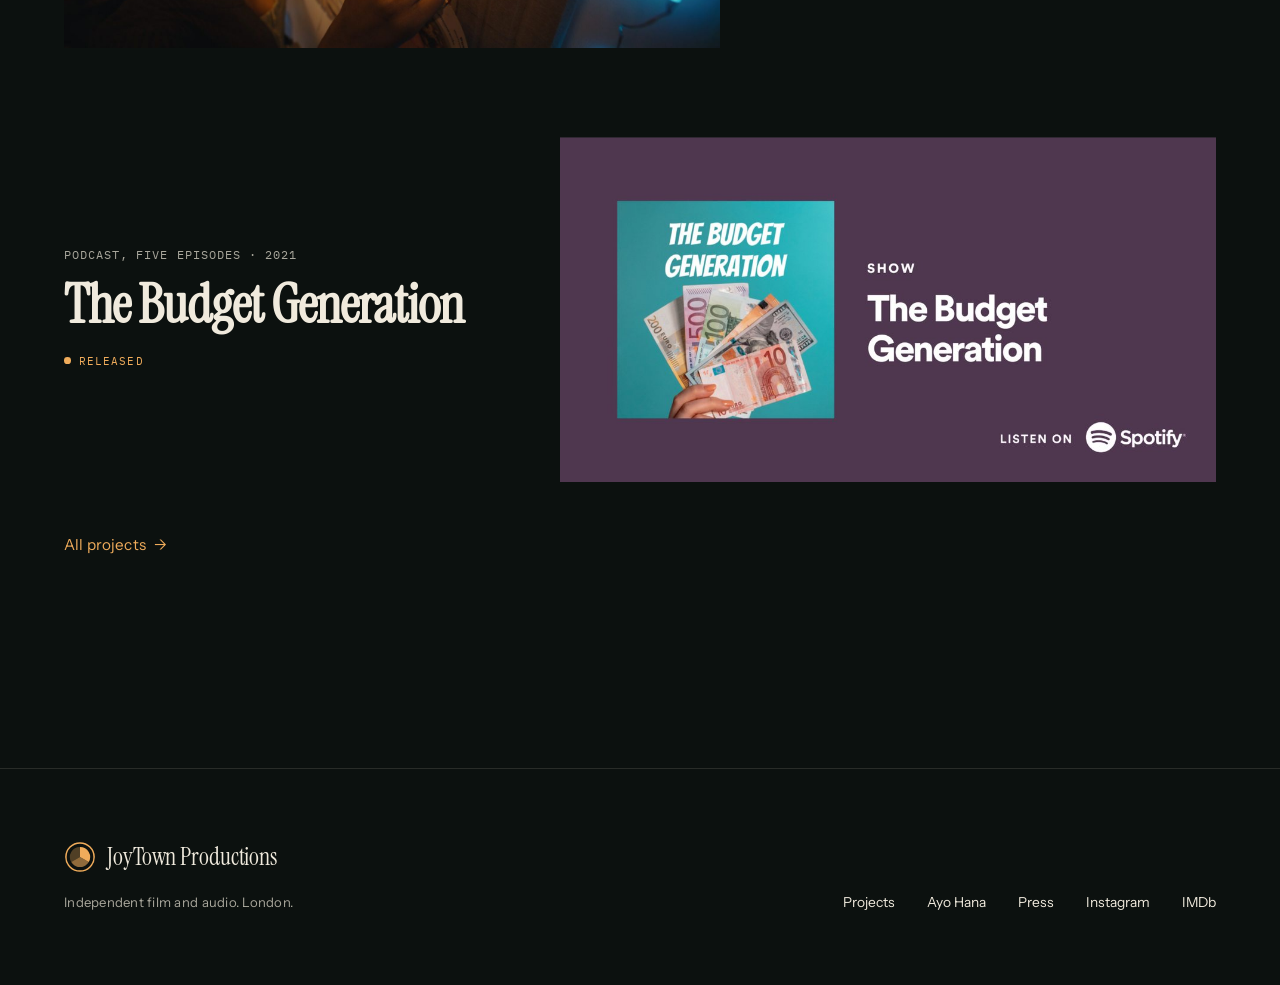
==== commit b81e8ca7: "Absolute og:image and twitter:image URLs, add og:url" ====
--- a/index.html
+++ b/index.html
@@ -7,16 +7,15 @@
 <meta name="description" content="JoyTown Productions is the London production banner of writer, producer and actor Ayo Hana. In post-production on the comedy short Overthinking It.">
 <meta name="theme-color" content="#0C110F">
 <meta property="og:type" content="website">
+<meta property="og:url" content="https://joytownproductions.com/">
 <meta property="og:site_name" content="JoyTown Productions">
 <meta property="og:title" content="JoyTown Productions">
 <meta property="og:description" content="JoyTown Productions is the London production banner of writer, producer and actor Ayo Hana. In post-production on the comedy short Overthinking It.">
-<!-- After deploying to a domain, make og:image and twitter:image absolute URLs,
-     eg https://yourdomain.com/img/st-two.jpg , or link previews show no image. -->
-<meta property="og:image" content="img/st-two.jpg">
+<meta property="og:image" content="https://joytownproductions.com/img/st-two.jpg">
 <meta name="twitter:card" content="summary_large_image">
 <meta name="twitter:title" content="JoyTown Productions">
 <meta name="twitter:description" content="JoyTown Productions is the London production banner of writer, producer and actor Ayo Hana. In post-production on the comedy short Overthinking It.">
-<meta name="twitter:image" content="img/st-two.jpg">
+<meta name="twitter:image" content="https://joytownproductions.com/img/st-two.jpg">
 <link rel="preconnect" href="https://fonts.googleapis.com">
 <link rel="preconnect" href="https://fonts.gstatic.com" crossorigin>
 <link rel="stylesheet" href="https://fonts.googleapis.com/css2?family=IBM+Plex+Mono:wght@400;500&family=Instrument+Sans:wght@400;500&family=Instrument+Serif:ital@0;1&family=Newsreader:ital,opsz,wght@0,6..72,400;0,6..72,500;1,6..72,400&display=swap">
